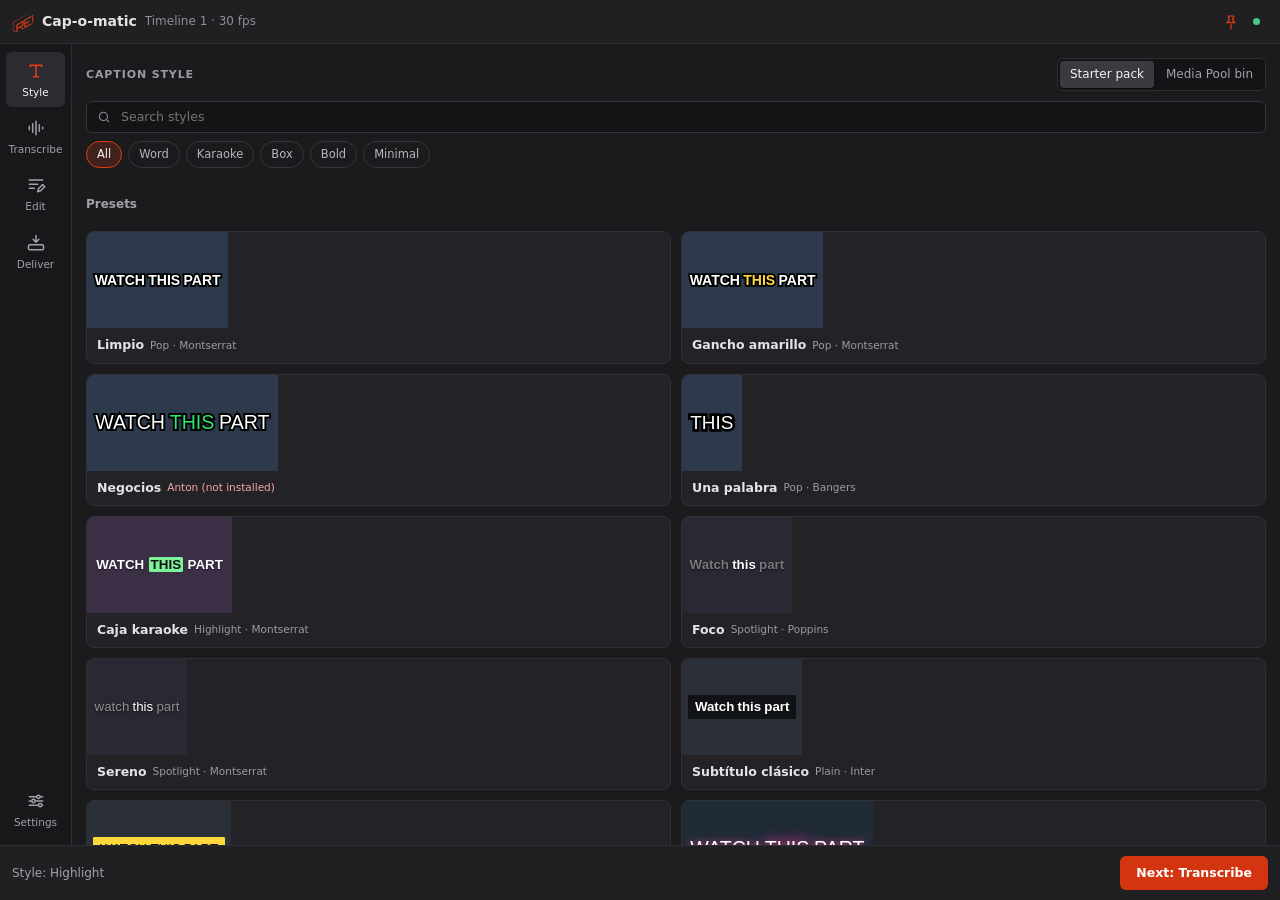
==== plugin/index.html @ e8e45ba1 "Walkthrough site Co-Authored-By: Claude Opus 5.5 <noreply@anthropic.com>" ====
<!DOCTYPE html>
<html lang="en">
<head>
<meta charset="UTF-8">
<meta http-equiv="Content-Security-Policy" content="default-src 'self'; script-src 'self'; style-src 'self' 'unsafe-inline'; img-src 'self' data:; connect-src 'self'">
<title>Cap-o-matic</title>
<link rel="stylesheet" href="css/app.css">
</head>
<body>
<div class="app">
  <header class="top">
    <div class="brand">
      <img class="logo" src="assets/logo.png" alt="" width="22" height="22">
      <span class="name">Cap-o-matic</span>
      <span class="tl" id="tlInfo"></span>
    </div>
    <div class="top-tools">
      <button class="pin" id="pinBtn" type="button"></button>
      <button class="conn" id="connBtn" type="button" title="Reload from Resolve"><span class="dot" id="connDot"></span><span id="connText"></span></button>
    </div>
  </header>
  <div class="body">
    <nav class="rail" id="rail" aria-label="Steps"></nav>
    <main class="screen" id="screen"></main>
  </div>
  <footer class="bottom" id="footer"></footer>
</div>
<script src="core/timecode.js"></script>
<script src="core/transcript.js"></script>
<script src="core/phrases.js"></script>
<script src="core/srt.js"></script>
<script src="core/edit.js"></script>
<script src="core/textfx.js"></script>
<script src="core/presets.js"></script>
<script src="core/builtins.js"></script>
<script src="core/fonts.js"></script>
<script src="core/timing.js"></script>
<script src="js/i18n.js"></script>
<script src="js/dom.js"></script>
<script src="js/styles.js"></script>
<script src="js/mock.js"></script>
<script src="js/app.js"></script>
</body>
</html>
---- plugin/css/app.css ----
:root {
    --bg: #1b1b1d;
    --bar: #202023;
    --rail: #18181a;
    --field: #141416;
    --raised: #26262a;
    --line: #2e2e33;
    --line-2: #34343a;
    --text: #e4e4e7;
    --text-strong: #f4f4f5;
    --muted: #a1a1aa;
    --muted-2: #8e8e96;
    /* Brand red (RE! logo). Fills under white text use the slightly deeper --accent-strong
       to keep 4.5:1 contrast; small text on dark uses the lighter --accent-text. */
    --accent: #e53c13;
    --accent-strong: #d23510;
    --accent-text: #ff6a45;
    --accent-tint: rgba(229, 60, 19, .18);
    --accent-ink: #ffffff;
    --ok: #4cc38a;
    --bad: #e5484d;
    --sans: "IBM Plex Sans", "Segoe UI Variable Text", "Segoe UI", system-ui, sans-serif;
    --mono: "IBM Plex Mono", "Cascadia Mono", Consolas, monospace;
}

* { box-sizing: border-box; }
html, body { height: 100%; margin: 0; }
body { background: var(--bg); color: var(--text); font: 13px/1.45 var(--sans); overflow: hidden; }
button, input, select { font: inherit; color: inherit; }
button { cursor: pointer; }
button:disabled { cursor: default; opacity: .45; }
:focus-visible { outline: 2px solid var(--accent); outline-offset: 1px; }

.app { display: flex; flex-direction: column; height: 100vh; }

/* Header */
/* The header is also the window's title bar: it drags the window and leaves room on the right
   for the Windows caption buttons (env() falls back to the full width outside Electron). */
.top { height: 44px; flex-shrink: 0; display: flex; align-items: center; justify-content: space-between; gap: 8px; padding: 0 calc(100vw - env(titlebar-area-width, 100vw) + 8px) 0 12px; background: var(--bar); border-bottom: 1px solid var(--line); -webkit-app-region: drag; user-select: none; }
.top button { -webkit-app-region: no-drag; }
.brand { display: flex; align-items: center; gap: 8px; min-width: 0; flex: 1; }
.native-titlebar .brand .logo, .native-titlebar .brand .name { display: none; }
.brand .logo { display: block; flex-shrink: 0; }
.brand .name { font-weight: 600; font-size: 14px; color: var(--text); white-space: nowrap; flex-shrink: 0; }
/* A long timeline name is what gives way: it shrinks with an ellipsis, the brand never wraps. */
.brand .tl { min-width: 0; color: var(--muted-2); font-size: 12px; white-space: nowrap; overflow: hidden; text-overflow: ellipsis; }
.top-tools { display: flex; align-items: center; gap: 2px; }
.pin { display: flex; align-items: center; justify-content: center; width: 28px; height: 28px; padding: 0; border: 0; border-radius: 4px; background: none; color: var(--muted-2); }
.pin:hover { background: #2b2b31; color: var(--text); }
.pin.on { color: var(--accent); }
.conn { display: flex; align-items: center; gap: 6px; background: none; border: 0; color: var(--muted); font-size: 12px; padding: 6px; border-radius: 4px; white-space: nowrap; }
.conn:hover { background: #2b2b31; }
.dot { width: 7px; height: 7px; border-radius: 50%; background: var(--muted-2); }
.dot.ok { background: var(--ok); }
.dot.bad { background: var(--bad); }

/* Rail */
.body { flex: 1; display: flex; min-height: 0; }
.rail { width: 72px; flex-shrink: 0; display: flex; flex-direction: column; gap: 2px; padding: 8px 6px; background: var(--rail); border-right: 1px solid var(--line); }
.rail .spacer { flex: 1; }
.nav { display: flex; flex-direction: column; align-items: center; gap: 4px; width: 100%; padding: 9px 0 7px; border: 0; border-radius: 6px; background: transparent; color: var(--muted); font-size: 10.5px; font-weight: 500; }
.nav:hover { color: var(--text); }
.nav.on { background: #2b2b31; color: var(--text-strong); }
.nav.on svg { color: var(--accent); }

/* Screen */
.screen { flex: 1; min-width: 0; overflow-y: auto; padding-bottom: 16px; }
.section { margin: 0; padding: 16px 14px 8px; font-size: 11px; letter-spacing: .08em; text-transform: uppercase; color: #9a9aa3; font-weight: 600; }
/* Wraps when a language's labels don't fit beside the title (Spanish on the Style screen). */
.section-row { display: flex; flex-wrap: wrap; align-items: center; justify-content: space-between; gap: 8px; padding: 14px 14px 10px; }
.section-row .section { padding: 0; white-space: nowrap; }
.sub-head { padding: 12px 14px 6px; font-size: 12px; font-weight: 600; color: var(--muted); }
.pad { padding: 0 14px; }
.hint { margin: 0 14px 10px; font-size: 12px; color: var(--muted); line-height: 1.5; }

.seg { display: flex; gap: 2px; background: var(--field); border: 1px solid var(--line); border-radius: 6px; padding: 2px; }
.seg button { flex: 1; border: 0; border-radius: 4px; padding: 5px 10px; font-size: 12px; font-weight: 500; white-space: nowrap; background: transparent; color: var(--muted); }
.seg button.on { background: #3a3a41; color: var(--text-strong); box-shadow: 0 1px 0 rgba(0,0,0,.4); }

.row { display: grid; grid-template-columns: 96px minmax(0, 1fr); align-items: center; gap: 10px; padding: 4px 14px; }
.row.top-align { align-items: start; }
.row.slider { grid-template-columns: 96px minmax(0, 1fr) 44px; }
.lbl { color: var(--muted); font-size: 12px; }
.val { font-family: var(--mono); font-size: 12px; text-align: center; background: var(--field); border: 1px solid var(--line-2); border-radius: 4px; padding: 3px 0; }
input[type=range] { width: 100%; accent-color: var(--accent); }
input[type=checkbox] { width: 15px; height: 15px; margin: 0; accent-color: var(--accent); }
.field { width: 100%; height: 30px; background: var(--field); color: var(--text); border: 1px solid var(--line-2); border-radius: 5px; padding: 0 8px; font-size: 12.5px; }
.field.small { width: 64px; height: 26px; font-family: var(--mono); font-size: 12px; padding: 0 6px; }
.check { display: flex; align-items: center; gap: 8px; padding: 5px 14px; color: #d4d4d8; }
.check-list { display: flex; flex-direction: column; gap: 4px; }
.check-list label { display: flex; align-items: center; gap: 8px; color: #d4d4d8; }
.check-list .meta { color: var(--muted-2); font-size: 11.5px; }

.search { display: flex; align-items: center; gap: 8px; height: 32px; padding: 0 10px; background: var(--field); border: 1px solid var(--line-2); border-radius: 6px; color: var(--muted-2); }
.search input { flex: 1; min-width: 0; background: transparent; border: 0; outline: none; color: var(--text); font-size: 12.5px; }
.chips { display: flex; flex-wrap: wrap; gap: 6px; }
.chip { border-radius: 999px; padding: 4px 10px; font-size: 11.5px; font-weight: 500; border: 1px solid #36363c; background: transparent; color: #b4b4bc; }
.chip.on { border-color: var(--accent); background: var(--accent-tint); color: var(--text-strong); }

.tiles { display: grid; grid-template-columns: repeat(2, minmax(0, 1fr)); gap: 10px; padding: 0 14px; }
.tile { display: flex; flex-direction: column; padding: 0; border-radius: 8px; overflow: hidden; text-align: left; background: #232327; border: 1px solid #303036; }
.tile.on { border-color: var(--accent); box-shadow: 0 0 0 1px var(--accent); }
.stage { height: 96px; display: flex; align-items: center; justify-content: center; text-align: center; padding: 0 6px; font-size: 14px; line-height: 1.15; overflow: hidden; }
.stage > span { white-space: nowrap; }
.stage span span { margin: 0 .12em; }
.tile-meta { display: flex; align-items: center; justify-content: space-between; gap: 6px; padding: 8px 10px; }
.tile-meta .n { font-weight: 600; font-size: 12.5px; color: var(--text); }
.tile-meta .t { font-size: 10.5px; color: #9a9aa3; }

.list-item { display: flex; align-items: center; gap: 10px; width: 100%; padding: 10px 12px; border-radius: 6px; font-size: 12.5px; background: var(--bar); border: 1px solid var(--line); text-align: left; }
.list-item.on { background: #26262b; border-color: var(--accent); }
.radio { width: 14px; height: 14px; border-radius: 50%; flex-shrink: 0; border: 1.5px solid #6a6a72; }
.list-item.on .radio { border: 4px solid var(--accent); }
.stack { display: flex; flex-direction: column; gap: 8px; }

.note { margin: 6px 14px 0; padding: 8px 10px; background: var(--bar); border: 1px solid var(--line); border-radius: 6px; font-size: 12px; color: var(--muted); line-height: 1.5; }
.note.ok { background: #1d2922; border-color: #2f4a3a; color: #bfead0; }
.note.err { background: #2a1c1d; border-color: #5a2a2d; color: #f3c1c3; }
.note strong { color: var(--text); font-weight: 600; }

.preview { margin: 10px 14px 0; background: var(--field); border: 1px solid var(--line); border-radius: 6px; overflow: hidden; }
.preview .head { display: flex; justify-content: space-between; padding: 7px 10px; font-size: 11px; letter-spacing: .06em; color: #9a9aa3; border-bottom: 1px solid var(--line); }
.preview .item { display: flex; gap: 10px; padding: 7px 10px; border-bottom: 1px solid #222226; font-size: 12.5px; white-space: pre-line; }
.preview .item:last-child { border-bottom: 0; }
.preview .num { font-family: var(--mono); color: var(--muted-2); width: 20px; flex-shrink: 0; }

.dropzone { margin: 0 14px; padding: 20px 12px; border: 1px dashed #4a4a52; border-radius: 8px; color: var(--muted); display: flex; flex-direction: column; align-items: center; gap: 10px; text-align: center; }
.dropzone.over { border-color: var(--accent); color: var(--text); }

.caps { border-top: 1px solid #26262a; }
.cap { display: grid; grid-template-columns: 82px minmax(0, 1fr) 28px; gap: 8px; align-items: start; padding: 8px 14px 4px; border-bottom: 1px solid #26262a; }
.cap.sel { background: var(--bar); }
.cap.play { box-shadow: inset 3px 0 0 var(--accent); }
.cap .tc { display: flex; flex-direction: column; align-items: flex-start; gap: 2px; padding: 3px 4px; margin: -3px 0 0 -4px; border: 0; border-radius: 4px; background: none; font-family: var(--mono); font-size: 11px; color: var(--muted-2); text-align: left; }
.cap .tc:hover { background: #2b2b31; color: var(--text); }
.cap.sel .tc { color: var(--text); }
.line { display: flex; flex-wrap: wrap; align-items: center; }
.word { border: 1px solid var(--line-2); background: var(--raised); color: var(--text); border-radius: 4px; padding: 3px 6px; margin: 0 4px 4px 0; font-size: 13px; line-height: 1.3; }
.word:hover { border-color: #55555e; }
.lb-mark { color: var(--muted-2); font-size: 12px; margin: 0 0 4px; }
.field.spell { height: 30px; margin-bottom: 4px; font-size: 13px; }
.nudge { grid-column: 1 / -1; display: flex; flex-wrap: wrap; align-items: center; gap: 4px; padding: 2px 0 6px; }
.nudge .tcv { font-family: var(--mono); font-size: 11.5px; min-width: 82px; text-align: center; }
.icon-btn.step { width: 26px; height: 26px; font-size: 15px; line-height: 1; }
.tools { display: flex; gap: 4px; }
.brush { margin: 0 14px 10px; padding: 10px; background: var(--bar); border: 1px solid var(--line); border-radius: 6px; display: flex; flex-direction: column; gap: 8px; }
.brush .row { grid-template-columns: 56px minmax(0, 1fr); }
.swatches { display: flex; align-items: center; gap: 6px; }
.swatch { width: 24px; height: 24px; border-radius: 50%; padding: 0; border: 2px solid var(--bar); box-shadow: 0 0 0 1px #3a3a41; }
.swatch.on { box-shadow: 0 0 0 2px var(--text-strong); }
.swatch-custom { width: 28px; height: 26px; padding: 0 2px; border: 1px solid var(--line-2); border-radius: 4px; background: var(--field); cursor: pointer; }

.empty { margin: 40px 24px; text-align: center; color: var(--muted); line-height: 1.6; }
.empty strong { display: block; color: var(--text); font-size: 14px; margin-bottom: 4px; }

/* Deliver */
.pv-tools { display: flex; align-items: center; justify-content: space-between; gap: 8px; padding: 0 14px 8px; }
.pv-zone-pick { display: flex; align-items: center; gap: 6px; font-size: 12px; color: var(--muted); white-space: nowrap; }
.pv-zone-pick .field { width: auto; height: 26px; padding: 0 6px; }
.stepper { display: flex; align-items: center; gap: 4px; font-size: 12px; color: var(--muted); }
.stepper .icon-btn { width: 24px; height: 24px; font-size: 15px; }
.mono { font-family: var(--mono); min-width: 54px; text-align: center; }
.pv-wrap { display: flex; flex-direction: column; align-items: center; gap: 6px; padding: 0 14px 4px; }
.pv-warn { margin: 0; font-size: 12px; color: #f3a6a9; text-align: center; }
.pv-frame { position: relative; overflow: hidden; flex-shrink: 0; border-radius: 4px; background: #2a3038; box-shadow: 0 0 0 1px var(--line-2); }
.pv-body { position: absolute; left: 50%; bottom: 0; transform: translateX(-50%); width: 46%; height: 40%; background: #343c46; border-radius: 48% 48% 0 0; }
.pv-head { position: absolute; left: 50%; bottom: 37%; transform: translateX(-50%); width: 21%; aspect-ratio: 1; background: #3a434e; border-radius: 50%; }
.pv-guide { position: absolute; inset: 0; width: 100%; height: 100%; opacity: .45; pointer-events: none; }
.swatch-custom.on { outline: 2px solid var(--text-strong); outline-offset: 1px; }
/* No automatic wrapping: like Text+, a caption only breaks at its own line break. */
.pv-cap { position: absolute; transform: translate(-50%, -50%); white-space: nowrap; text-align: center; line-height: 1.2; }
/* Pop's spoken word, keyed like the comp: 60 % → 110 % at frame 2 → 100 % at frame 5 (30 fps). */
@keyframes cap-pop { 0% { transform: scale(.6); } 40% { transform: scale(1.1); } 100% { transform: scale(1); } }
.swatch.none { background: linear-gradient(135deg, transparent 44%, #a1a1aa 44%, #a1a1aa 56%, transparent 56%), var(--field); }
.chip.punct { min-width: 32px; font-family: var(--mono); }
.progress { flex: 1; min-width: 0; display: flex; align-items: center; gap: 8px; font-size: 12px; color: var(--muted); white-space: nowrap; }
.progress .track { flex: 1; height: 6px; border-radius: 3px; background: var(--field); border: 1px solid var(--line); overflow: hidden; }
.progress .fill { height: 100%; background: var(--accent); transition: width .15s; }

/* Buttons */
.btn { height: 34px; padding: 0 14px; border-radius: 6px; font-size: 12.5px; white-space: nowrap; border: 1px solid #3a3a41; background: #2a2a2f; color: var(--text); font-weight: 500; }
.btn.block { width: 100%; }
.btn.primary { border: 0; background: var(--accent-strong); color: var(--accent-ink); font-weight: 600; padding: 0 16px; }
.btn.primary:hover:not(:disabled) { background: var(--accent); }
.btn.ghost { background: transparent; color: #d4d4d8; font-size: 12px; padding: 0 10px; }
.btn.small { height: 28px; font-size: 12px; padding: 0 10px; }
.btn.danger { border-color: #7a3236; background: #5a2a2d; color: #fff; font-weight: 600; }
.btn.danger:hover { background: #6e2f33; }
.icon-btn { display: flex; align-items: center; justify-content: center; width: 28px; height: 28px; padding: 0; background: transparent; border: 1px solid var(--line-2); border-radius: 4px; color: #c4c4cc; }
.linklike { background: none; border: 0; padding: 0; color: var(--accent-text); text-decoration: underline; font-size: 12px; }
.track-err { display: flex; flex-wrap: wrap; gap: 4px 10px; align-items: baseline; font-size: 12px; color: #f3a6a9; }

/* Footer */
.bottom { flex-shrink: 0; padding: 10px 12px; background: var(--bar); border-top: 1px solid var(--line); }
.bottom .bar { display: flex; align-items: center; gap: 8px; min-height: 34px; }
/* Warnings and errors end with what to do next, so they wrap instead of being cut to one line. */
.bottom .msg { flex: 1; min-width: 0; font-size: 12px; line-height: 1.35; color: var(--muted); overflow: hidden; overflow-wrap: anywhere; display: -webkit-box; -webkit-box-orient: vertical; -webkit-line-clamp: 4; }
.bottom .msg.err { color: #f3a6a9; }

.spinner { width: 14px; height: 14px; border-radius: 50%; border: 2px solid #4a4a52; border-top-color: var(--accent); animation: spin .8s linear infinite; flex-shrink: 0; }
@keyframes spin { to { transform: rotate(360deg); } }
.busy { display: flex; align-items: center; gap: 10px; }
.tile-meta .t.missing { color: #f3a6a9; }
.from-pack { margin-left: 8px; font-size: 11px; color: #9a9aa3; }
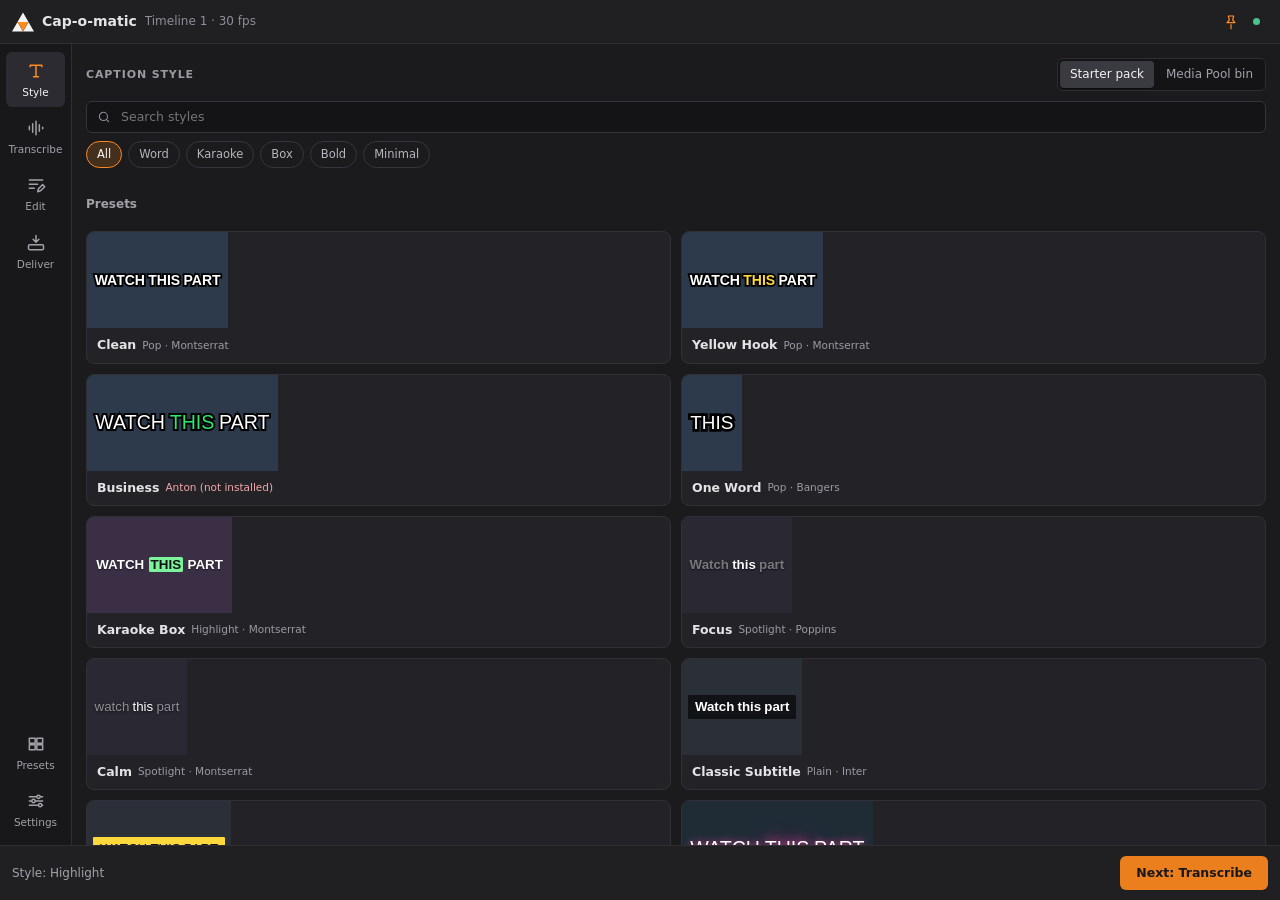
==== commit 32b05839: "Walkthrough: the current panel, with the new look Rebuilt with tools/build-site.js from the code rep" ====
--- a/plugin/index.html
+++ b/plugin/index.html
@@ -10,7 +10,7 @@
 <div class="app">
   <header class="top">
     <div class="brand">
-      <img class="logo" src="assets/logo.png" alt="" width="22" height="22">
+      <img class="logo" src="assets/logo.svg" alt="" width="22" height="22">
       <span class="name">Cap-o-matic</span>
       <span class="tl" id="tlInfo"></span>
     </div>
@@ -30,6 +30,7 @@
 <script src="core/phrases.js"></script>
 <script src="core/srt.js"></script>
 <script src="core/edit.js"></script>
+<script src="core/spell.js"></script>
 <script src="core/textfx.js"></script>
 <script src="core/presets.js"></script>
 <script src="core/builtins.js"></script>
--- a/plugin/css/app.css
+++ b/plugin/css/app.css
@@ -10,13 +10,14 @@
     --text-strong: #f4f4f5;
     --muted: #a1a1aa;
     --muted-2: #8e8e96;
-    /* Brand red (RE! logo). Fills under white text use the slightly deeper --accent-strong
-       to keep 4.5:1 contrast; small text on dark uses the lighter --accent-text. */
-    --accent: #e53c13;
-    --accent-strong: #d23510;
-    --accent-text: #ff6a45;
-    --accent-tint: rgba(229, 60, 19, .18);
-    --accent-ink: #ffffff;
+    /* Accent: Cap-o-matic's HUD orange (docs/BRAND.md section 11; it replaced RE!'s red). Text on an orange
+       fill is dark (--accent-ink, 6.4:1 on --accent-strong); white fails on orange. Small text on dark uses
+       the lighter --accent-text. */
+    --accent: #ff8a1f;
+    --accent-strong: #eb7f1d;
+    --accent-text: #ffa14c;
+    --accent-tint: rgba(255, 138, 31, .18);
+    --accent-ink: #18181b;
     --ok: #4cc38a;
     --bad: #e5484d;
     --sans: "IBM Plex Sans", "Segoe UI Variable Text", "Segoe UI", system-ui, sans-serif;
@@ -137,6 +138,18 @@
 .line { display: flex; flex-wrap: wrap; align-items: center; }
 .word { border: 1px solid var(--line-2); background: var(--raised); color: var(--text); border-radius: 4px; padding: 3px 6px; margin: 0 4px 4px 0; font-size: 13px; line-height: 1.3; }
 .word:hover { border-color: #55555e; }
+/* Spell check marks: a close call to review, a fix made for you, the word under review. */
+.word.sp-unsure { text-decoration: underline wavy var(--bad); text-underline-offset: 3px; }
+.word.sp-fixed { text-decoration: underline dotted var(--ok); text-underline-offset: 3px; }
+.word.sp-on { box-shadow: 0 0 0 2px var(--accent); }
+/* Edit: title, modes, hint or brush, spelling bar stay at the top; only the captions scroll. */
+.ed-sticky { position: sticky; top: 0; z-index: 5; background: var(--bg); padding-bottom: 2px; border-bottom: 1px solid transparent; }
+.screen.scrolled .ed-sticky { border-bottom-color: var(--line); box-shadow: 0 8px 18px rgba(0, 0, 0, .45); }
+#capList .cap { scroll-margin-top: var(--ed-sticky-h, 0px); }
+.spell-bar { margin: 0 14px 10px; padding: 8px 10px; border: 1px solid var(--line-2); border-radius: 6px; background: var(--raised); }
+.sp-head { display: flex; align-items: center; justify-content: space-between; gap: 8px; font-size: 12px; color: var(--muted); }
+.sp-q { margin: 6px 0; font-size: 12.5px; color: var(--text); }
+.sp-choices { display: flex; flex-wrap: wrap; align-items: center; gap: 6px; }
 .lb-mark { color: var(--muted-2); font-size: 12px; margin: 0 0 4px; }
 .field.spell { height: 30px; margin-bottom: 4px; font-size: 13px; }
 .nudge { grid-column: 1 / -1; display: flex; flex-wrap: wrap; align-items: center; gap: 4px; padding: 2px 0 6px; }
@@ -154,14 +167,20 @@
 .empty strong { display: block; color: var(--text); font-size: 14px; margin-bottom: 4px; }
 
 /* Deliver */
-.pv-tools { display: flex; align-items: center; justify-content: space-between; gap: 8px; padding: 0 14px 8px; }
+.pv-tools { display: flex; flex-wrap: wrap; align-items: center; justify-content: space-between; gap: 6px 8px; padding: 0 14px 8px; }
 .pv-zone-pick { display: flex; align-items: center; gap: 6px; font-size: 12px; color: var(--muted); white-space: nowrap; }
 .pv-zone-pick .field { width: auto; height: 26px; padding: 0 6px; }
-.stepper { display: flex; align-items: center; gap: 4px; font-size: 12px; color: var(--muted); }
+.stepper { display: flex; align-items: center; gap: 4px; margin-left: auto; font-size: 12px; color: var(--muted); white-space: nowrap; }
 .stepper .icon-btn { width: 24px; height: 24px; font-size: 15px; }
 .mono { font-family: var(--mono); min-width: 54px; text-align: center; }
 .pv-wrap { display: flex; flex-direction: column; align-items: center; gap: 6px; padding: 0 14px 4px; }
-.pv-warn { margin: 0; font-size: 12px; color: #f3a6a9; text-align: center; }
+/* The preview section (mask, caption stepper, frame) stays at the top while Deliver's settings
+   scroll underneath; the shadow appears only once something is under it. */
+.pv-sticky { position: sticky; top: 0; z-index: 5; padding: 8px 0 6px; background: var(--bg); border-bottom: 1px solid transparent; }
+.screen.scrolled .pv-sticky { border-bottom-color: var(--line); box-shadow: 0 8px 18px rgba(0, 0, 0, .45); }
+/* On the frame, so showing it moves nothing below. */
+.pv-warn { position: absolute; left: 0; right: 0; top: 0; z-index: 3; padding: 5px 7px; font-size: 11px; line-height: 1.35; color: #fff; text-align: center; background: rgba(150, 28, 32, .9); }
+.pv-frame.over { box-shadow: 0 0 0 2px var(--bad); }
 .pv-frame { position: relative; overflow: hidden; flex-shrink: 0; border-radius: 4px; background: #2a3038; box-shadow: 0 0 0 1px var(--line-2); }
 .pv-body { position: absolute; left: 50%; bottom: 0; transform: translateX(-50%); width: 46%; height: 40%; background: #343c46; border-radius: 48% 48% 0 0; }
 .pv-head { position: absolute; left: 50%; bottom: 37%; transform: translateX(-50%); width: 21%; aspect-ratio: 1; background: #3a434e; border-radius: 50%; }
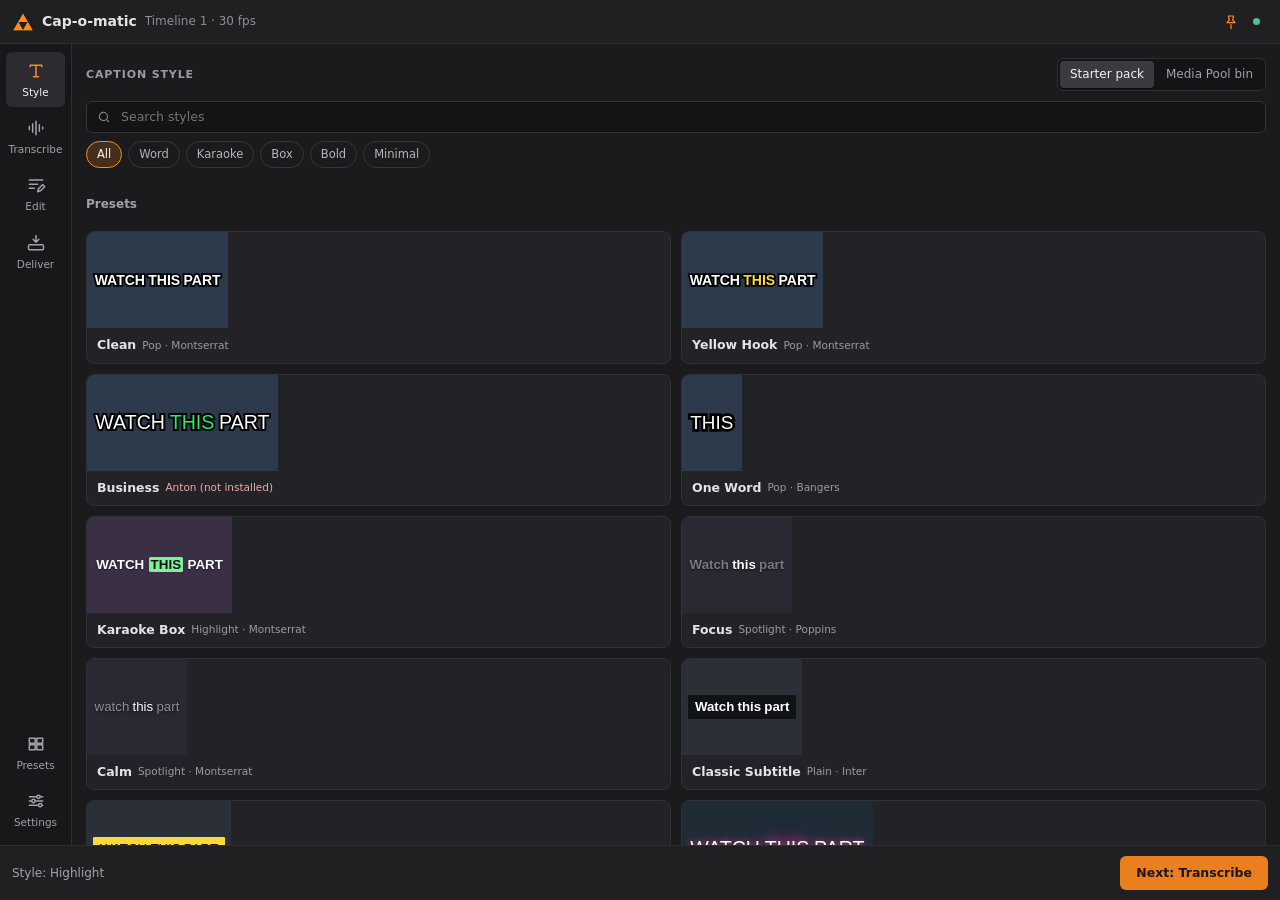
==== commit e44b7142: "Walkthrough: by RE! in the header; 0.2.9 panel The header reads "Cap-o-matic by RE!" / "de RE!" and " ====
--- a/plugin/index.html
+++ b/plugin/index.html
@@ -32,9 +32,10 @@
 <script src="core/edit.js"></script>
 <script src="core/spell.js"></script>
 <script src="core/textfx.js"></script>
+<script src="core/fonts.js"></script>
+<script src="core/whip.js"></script>
 <script src="core/presets.js"></script>
 <script src="core/builtins.js"></script>
-<script src="core/fonts.js"></script>
 <script src="core/timing.js"></script>
 <script src="js/i18n.js"></script>
 <script src="js/dom.js"></script>
--- a/plugin/css/app.css
+++ b/plugin/css/app.css
@@ -158,10 +158,10 @@
 .tools { display: flex; gap: 4px; }
 .brush { margin: 0 14px 10px; padding: 10px; background: var(--bar); border: 1px solid var(--line); border-radius: 6px; display: flex; flex-direction: column; gap: 8px; }
 .brush .row { grid-template-columns: 56px minmax(0, 1fr); }
-.swatches { display: flex; align-items: center; gap: 6px; }
-.swatch { width: 24px; height: 24px; border-radius: 50%; padding: 0; border: 2px solid var(--bar); box-shadow: 0 0 0 1px #3a3a41; }
+.swatches { display: flex; flex-wrap: wrap; align-items: center; gap: 6px; }   /* a long row wraps; the swatches never squash */
+.swatch { flex-shrink: 0; width: 24px; height: 24px; border-radius: 50%; padding: 0; border: 2px solid var(--bar); box-shadow: 0 0 0 1px #3a3a41; }
 .swatch.on { box-shadow: 0 0 0 2px var(--text-strong); }
-.swatch-custom { width: 28px; height: 26px; padding: 0 2px; border: 1px solid var(--line-2); border-radius: 4px; background: var(--field); cursor: pointer; }
+.swatch-custom { flex-shrink: 0; width: 28px; height: 26px; padding: 0 2px; border: 1px solid var(--line-2); border-radius: 4px; background: var(--field); cursor: pointer; }
 
 .empty { margin: 40px 24px; text-align: center; color: var(--muted); line-height: 1.6; }
 .empty strong { display: block; color: var(--text); font-size: 14px; margin-bottom: 4px; }
@@ -182,16 +182,34 @@
 .pv-warn { position: absolute; left: 0; right: 0; top: 0; z-index: 3; padding: 5px 7px; font-size: 11px; line-height: 1.35; color: #fff; text-align: center; background: rgba(150, 28, 32, .9); }
 .pv-frame.over { box-shadow: 0 0 0 2px var(--bad); }
 .pv-frame { position: relative; overflow: hidden; flex-shrink: 0; border-radius: 4px; background: #2a3038; box-shadow: 0 0 0 1px var(--line-2); }
-.pv-body { position: absolute; left: 50%; bottom: 0; transform: translateX(-50%); width: 46%; height: 40%; background: #343c46; border-radius: 48% 48% 0 0; }
-.pv-head { position: absolute; left: 50%; bottom: 37%; transform: translateX(-50%); width: 21%; aspect-ratio: 1; background: #3a434e; border-radius: 50%; }
-.pv-guide { position: absolute; inset: 0; width: 100%; height: 100%; opacity: .45; pointer-events: none; }
+/* The stand-in person (assets/silhouette.svg), whole: head top at 27 % of the frame (like the owner's 9:16 test
+   clip), feet just above the bottom. */
+.pv-figure { position: absolute; left: 50%; top: 27%; height: 69%; transform: translateX(-50%); pointer-events: none; }
+.pv-guide { position: absolute; inset: 0; width: 100%; height: 100%; opacity: .7; pointer-events: none; }   /* the mask's opacity (resolve.js GUIDE_OPACITY) */
 .swatch-custom.on { outline: 2px solid var(--text-strong); outline-offset: 1px; }
+.swatch-pick { flex-shrink: 0; width: 28px; height: 26px; padding: 0; display: inline-flex; align-items: center; justify-content: center; border: 1px solid var(--line-2); border-radius: 4px; background: var(--field); color: var(--muted); }
+.swatch-pick:hover { color: var(--text-strong); border-color: var(--muted-2); }
 /* No automatic wrapping: like Text+, a caption only breaks at its own line break. */
 .pv-cap { position: absolute; transform: translate(-50%, -50%); white-space: nowrap; text-align: center; line-height: 1.2; }
 /* Pop's spoken word, keyed like the comp: 60 % → 110 % at frame 2 → 100 % at frame 5 (30 fps). */
 @keyframes cap-pop { 0% { transform: scale(.6); } 40% { transform: scale(1.1); } 100% { transform: scale(1); } }
 .swatch.none { background: linear-gradient(135deg, transparent 44%, #a1a1aa 44%, #a1a1aa 56%, transparent 56%), var(--field); }
 .chip.punct { min-width: 32px; font-family: var(--mono); }
+/* Whip: the preview canvas over the frame (words drag on it), the gallery stills, the angle dial. */
+.pv-canvas { position: absolute; inset: 0; width: 100%; height: 100%; touch-action: none; }
+.pv-canvas.over { cursor: grab; }
+.pv-canvas.dragging { cursor: grabbing; }
+.whip-still { display: block; width: 100%; height: 100%; object-fit: contain; }
+.dial-cell { display: flex; align-items: center; }
+.dial { width: 44px; height: 44px; border-radius: 50%; touch-action: none; cursor: grab; }
+.dial.held { cursor: grabbing; }
+.dial svg { display: block; width: 100%; height: 100%; }
+.dial .ring { fill: var(--field); stroke: var(--line-2); stroke-width: 1.5; }
+.dial:hover .ring { stroke: var(--muted-2); }
+.dial .tick { stroke: var(--muted-2); stroke-width: 1.5; stroke-linecap: round; }
+.dial .needle { stroke: var(--accent); stroke-width: 2.4; stroke-linecap: round; }
+.dial .head { fill: var(--accent); }
+.dial .hub { fill: var(--text-strong); }
 .progress { flex: 1; min-width: 0; display: flex; align-items: center; gap: 8px; font-size: 12px; color: var(--muted); white-space: nowrap; }
 .progress .track { flex: 1; height: 6px; border-radius: 3px; background: var(--field); border: 1px solid var(--line); overflow: hidden; }
 .progress .fill { height: 100%; background: var(--accent); transition: width .15s; }
@@ -206,6 +224,10 @@
 .btn.danger { border-color: #7a3236; background: #5a2a2d; color: #fff; font-weight: 600; }
 .btn.danger:hover { background: #6e2f33; }
 .icon-btn { display: flex; align-items: center; justify-content: center; width: 28px; height: 28px; padding: 0; background: transparent; border: 1px solid var(--line-2); border-radius: 4px; color: #c4c4cc; }
+/* Section reset (Deliver), borderless like Resolve's Inspector reset arrows; dim when there's nothing to reset. */
+.icon-btn.reset { width: 26px; height: 26px; border-color: transparent; color: var(--muted-2); }
+.icon-btn.reset:hover:not(:disabled) { color: var(--text-strong); background: var(--raised); }
+.icon-btn.reset:disabled { opacity: .35; cursor: default; }
 .linklike { background: none; border: 0; padding: 0; color: var(--accent-text); text-decoration: underline; font-size: 12px; }
 .track-err { display: flex; flex-wrap: wrap; gap: 4px 10px; align-items: baseline; font-size: 12px; color: #f3a6a9; }
 
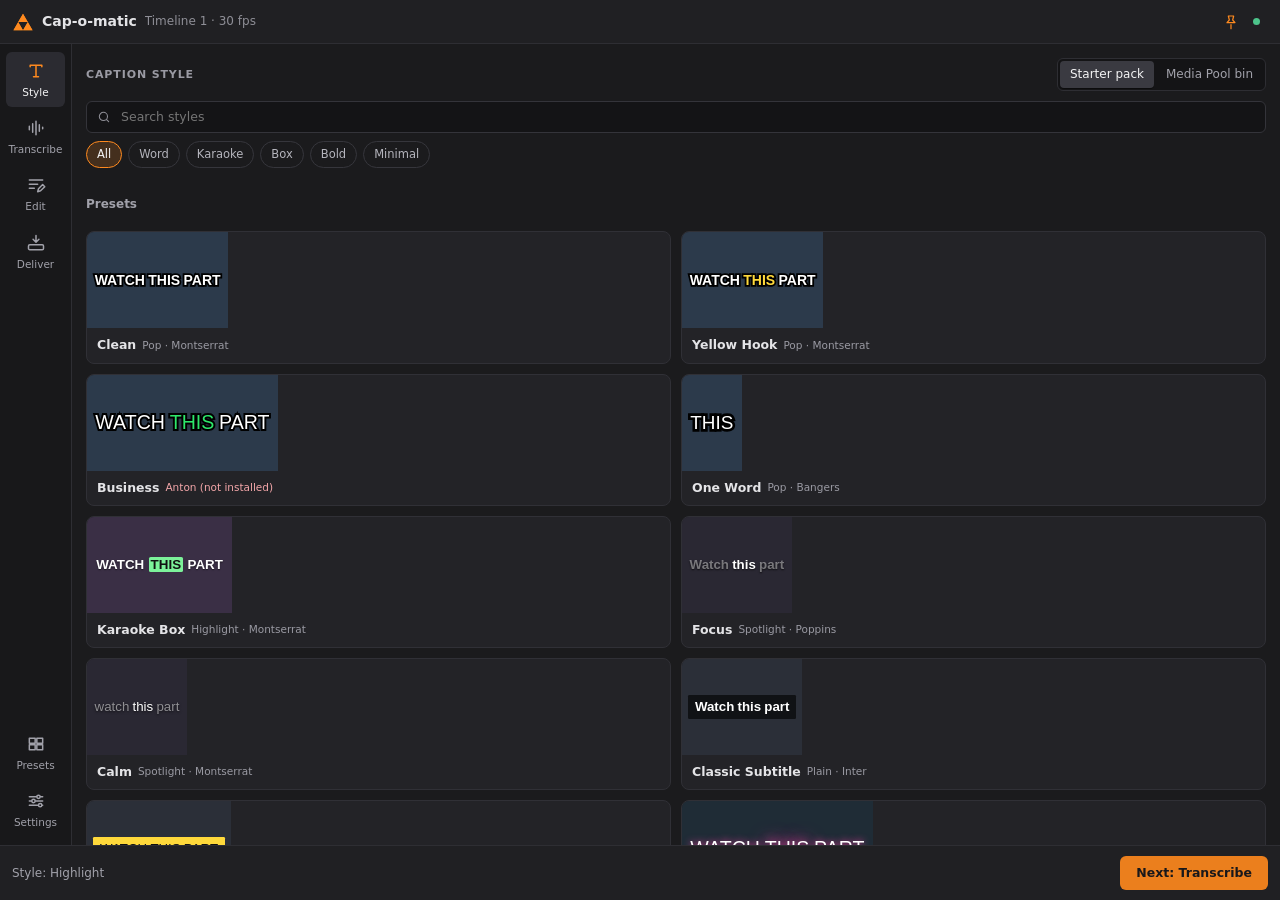
==== commit e639699c: "Walkthrough: 0.2.16 panel (typed spelling fix, update notice) Stages 0.2.15 installed and 0.2.16 off" ====
--- a/plugin/index.html
+++ b/plugin/index.html
@@ -15,6 +15,7 @@
       <span class="tl" id="tlInfo"></span>
     </div>
     <div class="top-tools">
+      <button class="upd-pill" id="updBtn" type="button" hidden></button>
       <button class="pin" id="pinBtn" type="button"></button>
       <button class="conn" id="connBtn" type="button" title="Reload from Resolve"><span class="dot" id="connDot"></span><span id="connText"></span></button>
     </div>
--- a/plugin/css/app.css
+++ b/plugin/css/app.css
@@ -46,6 +46,10 @@
 /* A long timeline name is what gives way: it shrinks with an ellipsis, the brand never wraps. */
 .brand .tl { min-width: 0; color: var(--muted-2); font-size: 12px; white-space: nowrap; overflow: hidden; text-overflow: ellipsis; }
 .top-tools { display: flex; align-items: center; gap: 2px; }
+/* A newer version found when the panel opened: stays in the header until installed. */
+.upd-pill { height: 24px; margin-right: 4px; padding: 0 10px; border: 0; border-radius: 12px; background: var(--accent); color: #1a1205; font-size: 11.5px; font-weight: 600; white-space: nowrap; cursor: pointer; }
+.upd-pill:hover { filter: brightness(1.08); }
+.upd-pill[hidden] { display: none; }
 .pin { display: flex; align-items: center; justify-content: center; width: 28px; height: 28px; padding: 0; border: 0; border-radius: 4px; background: none; color: var(--muted-2); }
 .pin:hover { background: #2b2b31; color: var(--text); }
 .pin.on { color: var(--accent); }
@@ -77,6 +81,9 @@
 .seg { display: flex; gap: 2px; background: var(--field); border: 1px solid var(--line); border-radius: 6px; padding: 2px; }
 .seg button { flex: 1; border: 0; border-radius: 4px; padding: 5px 10px; font-size: 12px; font-weight: 500; white-space: nowrap; background: transparent; color: var(--muted); }
 .seg button.on { background: #3a3a41; color: var(--text-strong); box-shadow: 0 1px 0 rgba(0,0,0,.4); }
+.seg button .whip-icon { display: block; width: 44px; height: 22px; margin: -3px auto; fill: none; stroke: currentColor; stroke-width: 1.4; stroke-linecap: round; stroke-linejoin: round; }
+.whip-icon .word { fill: currentColor; stroke: none; }
+.whip-icon .came { stroke-dasharray: 1.5 2.5; opacity: .55; }
 
 .row { display: grid; grid-template-columns: 96px minmax(0, 1fr); align-items: center; gap: 10px; padding: 4px 14px; }
 .row.top-align { align-items: start; }
@@ -142,6 +149,10 @@
 .word.sp-unsure { text-decoration: underline wavy var(--bad); text-underline-offset: 3px; }
 .word.sp-fixed { text-decoration: underline dotted var(--ok); text-underline-offset: 3px; }
 .word.sp-on { box-shadow: 0 0 0 2px var(--accent); }
+/* Prune: a pruned word stays in its place, struck through, until it's kept again. */
+.word.pruned { color: var(--muted-2); background: transparent; border-style: dashed; text-decoration: line-through; opacity: 0.7; }
+.word.pruned:hover { opacity: 1; }
+.prune-actions { display: flex; align-items: center; gap: 10px; flex-wrap: wrap; }
 /* Edit: title, modes, hint or brush, spelling bar stay at the top; only the captions scroll. */
 .ed-sticky { position: sticky; top: 0; z-index: 5; background: var(--bg); padding-bottom: 2px; border-bottom: 1px solid transparent; }
 .screen.scrolled .ed-sticky { border-bottom-color: var(--line); box-shadow: 0 8px 18px rgba(0, 0, 0, .45); }
@@ -150,6 +161,8 @@
 .sp-head { display: flex; align-items: center; justify-content: space-between; gap: 8px; font-size: 12px; color: var(--muted); }
 .sp-q { margin: 6px 0; font-size: 12.5px; color: var(--text); }
 .sp-choices { display: flex; flex-wrap: wrap; align-items: center; gap: 6px; }
+.sp-type { display: flex; align-items: center; gap: 6px; margin-top: 6px; }
+.sp-type .field { flex: 1; min-width: 0; height: 28px; font-size: 13px; }
 .lb-mark { color: var(--muted-2); font-size: 12px; margin: 0 0 4px; }
 .field.spell { height: 30px; margin-bottom: 4px; font-size: 13px; }
 .nudge { grid-column: 1 / -1; display: flex; flex-wrap: wrap; align-items: center; gap: 4px; padding: 2px 0 6px; }
